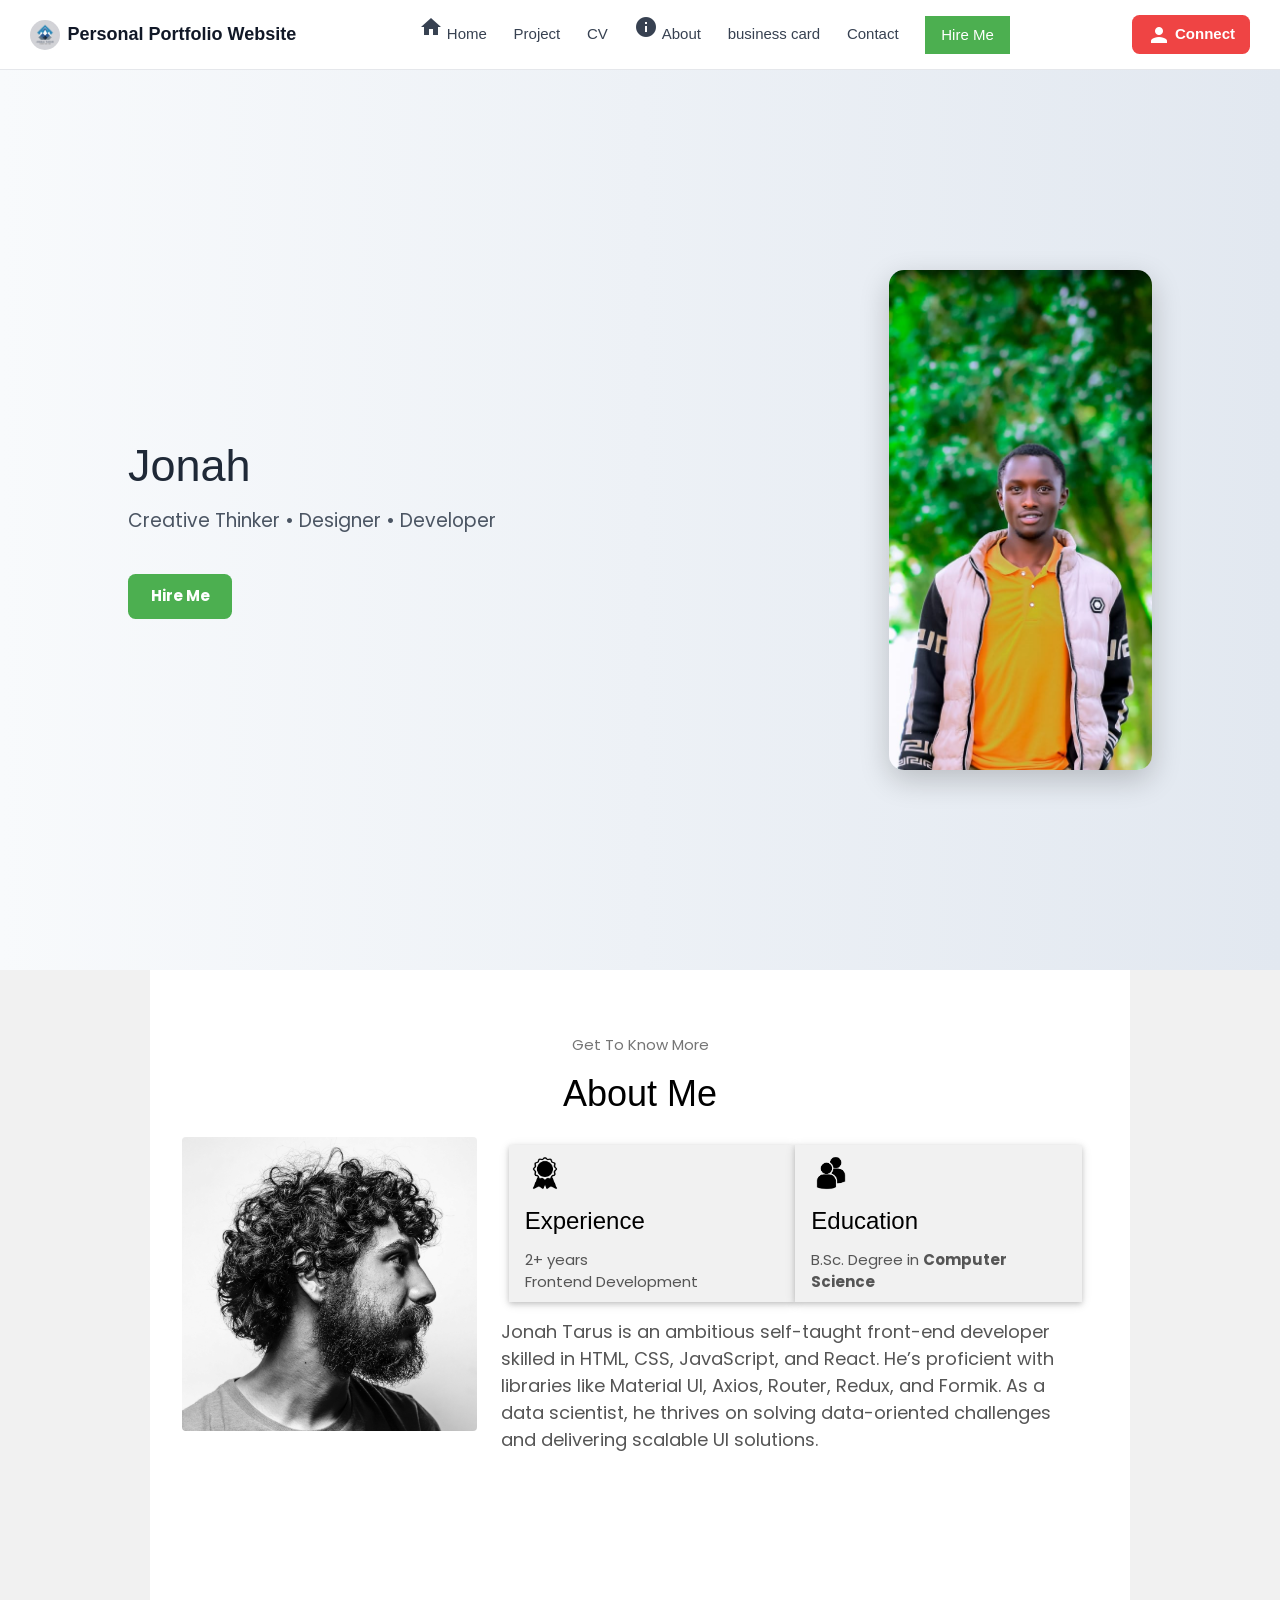
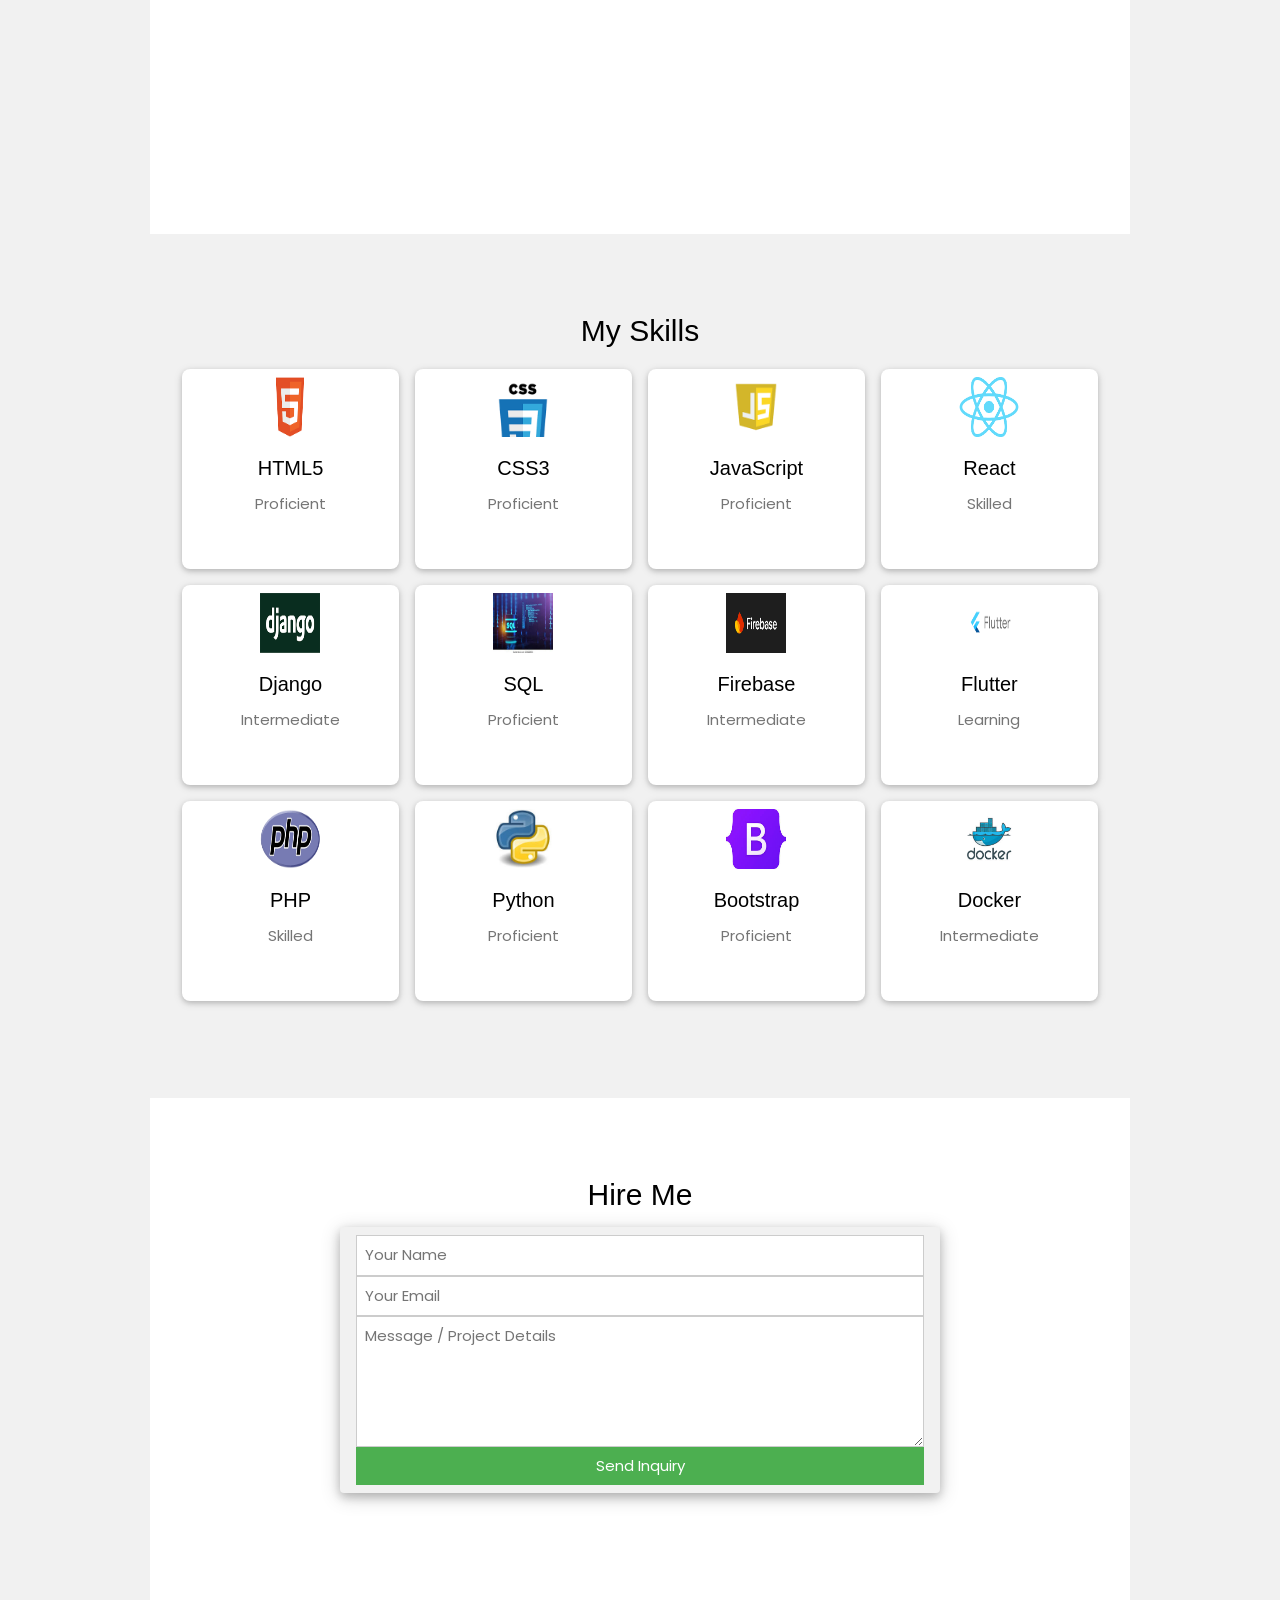
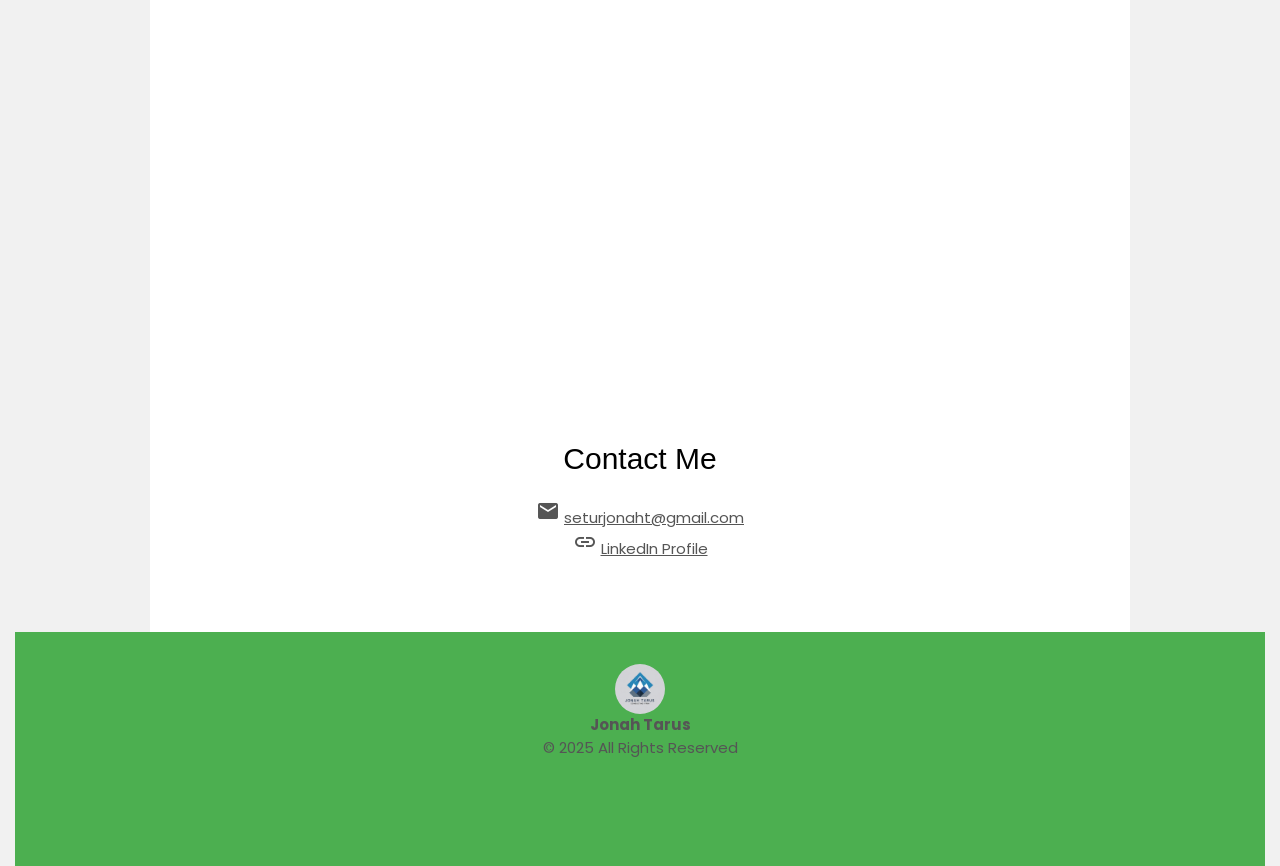
==== index.html @ 54b74d72 "Added new features and files" ====
<!-- START OF UPDATED HTML -->
<!DOCTYPE html>
<html lang="en">
<head>
  <meta charset="UTF-8" />
  <meta name="viewport" content="width=device-width, initial-scale=1.0"/>
  <title>Personal Portfolio</title>
  <link rel="stylesheet" href="w3.css" />
  <link rel="stylesheet" href="style.css" />
  <link rel="stylesheet" href="mediaqueries.css" />
  <link rel="stylesheet" href="https://fonts.googleapis.com/icon?family=Material+Icons" />
</head>
<body class="w3-light-grey">

<!-- Navigation Bar -->
<div id="Navigation" class="nav-bar">
  <a href="#" class="nav-logo">
    <img src="./assets/logo.png" alt="Logo" class="logo-img" />
    <span class="site-title">Personal Portfolio Website</span>
  </a>
  <nav class="nav-links">
    <a href="./index.html"><i class="material-icons">home</i> Home</a>
    <a href="./project.html">Project</a>
    <a href="./mycv.html">CV</a>
    <a href="./ABOUTUS.html"><i class="material-icons">info</i> About</a>
    <a href="./businesscard.html">business card</a>
    <a href="#contact">Contact</a>
    <a href="#hire-me" class="w3-button w3-green">Hire Me</a>
  </nav>
  <a href="#contact" class="login-btn">
    <i class="material-icons">person</i> Connect
  </a>
</div>

<!-- HERO SECTION -->
<header class="hero-container">
  <div class="hero-text">
    <h1>Jonah</h1>
    <p>Creative Thinker • Designer • Developer</p>
    <a href="#hire-me" class="cta-button w3-button w3-green w3-margin-top">Hire Me</a>
  </div>
  <div class="hero-image">
    <img src="./jonah.jpg" alt="Jonah Portrait" />
  </div>
</header>

<!-- ABOUT SECTION -->
<section class="w3-padding-64 w3-container w3-white" id="about">
  <div class="w3-center">
    <p class="w3-text-grey">Get To Know More</p>
    <h2 class="w3-xxlarge">About Me</h2>
  </div>
  <div class="w3-row-padding w3-margin-top">
    <div class="w3-third">
      <img src="./assets/about-pic.png" class="w3-image w3-round" alt="Profile picture" />
    </div>
    <div class="w3-twothird w3-padding">
      <div class="w3-row-padding w3-margin-bottom">
        <div class="w3-half w3-padding w3-card w3-light-grey">
          <img src="./assets/experience.png" class="w3-image w3-center" style="width:40px;" />
          <h3>Experience</h3>
          <p>2+ years<br />Frontend Development</p>
        </div>
        <div class="w3-half w3-padding w3-card w3-light-grey">
          <img src="./assets/education.png" class="w3-image w3-center" style="width:40px;" />
          <h3>Education</h3>
          <p>B.Sc. Degree in <b>Computer Science</b></p>
        </div>
      </div>
      <p class="w3-large">
        Jonah Tarus is an ambitious self-taught front-end developer skilled in HTML, CSS, JavaScript, and React. He’s proficient with libraries like Material UI, Axios, Router, Redux, and Formik. As a data scientist, he thrives on solving data-oriented challenges and delivering scalable UI solutions.
      </p>
    </div>
  </div>
</section>

<!-- SKILLS SECTION -->
<section class="w3-container w3-padding-64 w3-light-grey" id="skills">
  <h2 class="w3-center">My Skills</h2>
  <div class="w3-row-padding w3-margin-top w3-center">

    <!-- HTML5 -->
    <div class="w3-col l3 m4 s6 w3-margin-bottom">
      <div class="w3-card w3-white w3-round-large w3-padding w3-hover-shadow" style="min-height:200px;">
        <img src="./assets/html5.png" alt="HTML5" style="width:60px; height:60px;">
        <h4 class="w3-margin-top">HTML5</h4>
        <p class="w3-text-grey">Proficient</p>
      </div>
    </div>

    <!-- CSS3 -->
    <div class="w3-col l3 m4 s6 w3-margin-bottom">
      <div class="w3-card w3-white w3-round-large w3-padding w3-hover-shadow" style="min-height:200px;">
        <img src="./assets/css3.png" alt="CSS3" style="width:60px; height:60px;">
        <h4 class="w3-margin-top">CSS3</h4>
        <p class="w3-text-grey">Proficient</p>
      </div>
    </div>

    <!-- JavaScript -->
    <div class="w3-col l3 m4 s6 w3-margin-bottom">
      <div class="w3-card w3-white w3-round-large w3-padding w3-hover-shadow" style="min-height:200px;">
        <img src="./assets/javascript.png" alt="JavaScript" style="width:60px; height:60px;">
        <h4 class="w3-margin-top">JavaScript</h4>
        <p class="w3-text-grey">Proficient</p>
      </div>
    </div>

    <!-- React -->
    <div class="w3-col l3 m4 s6 w3-margin-bottom">
      <div class="w3-card w3-white w3-round-large w3-padding w3-hover-shadow" style="min-height:200px;">
        <img src="./assets/react.png" alt="React" style="width:60px; height:60px;">
        <h4 class="w3-margin-top">React</h4>
        <p class="w3-text-grey">Skilled</p>
      </div>
    </div>

    <!-- Django -->
    <div class="w3-col l3 m4 s6 w3-margin-bottom">
      <div class="w3-card w3-white w3-round-large w3-padding w3-hover-shadow" style="min-height:200px;">
        <img src="./assets/django.png" alt="Django" style="width:60px; height:60px;">
        <h4 class="w3-margin-top">Django</h4>
        <p class="w3-text-grey">Intermediate</p>
      </div>
    </div>

    <!-- SQL -->
    <div class="w3-col l3 m4 s6 w3-margin-bottom">
      <div class="w3-card w3-white w3-round-large w3-padding w3-hover-shadow" style="min-height:200px;">
        <img src="./assets/sql.jpg" alt="SQL" style="width:60px; height:60px;">
        <h4 class="w3-margin-top">SQL</h4>
        <p class="w3-text-grey">Proficient</p>
      </div>
    </div>

    <!-- Firebase -->
    <div class="w3-col l3 m4 s6 w3-margin-bottom">
      <div class="w3-card w3-white w3-round-large w3-padding w3-hover-shadow" style="min-height:200px;">
        <img src="./assets/firebase.png" alt="Firebase" style="width:60px; height:60px;">
        <h4 class="w3-margin-top">Firebase</h4>
        <p class="w3-text-grey">Intermediate</p>
      </div>
    </div>

    <!-- Flutter -->
    <div class="w3-col l3 m4 s6 w3-margin-bottom">
      <div class="w3-card w3-white w3-round-large w3-padding w3-hover-shadow" style="min-height:200px;">
        <img src="./assets/flutter.png" alt="Flutter" style="width:60px; height:60px;">
        <h4 class="w3-margin-top">Flutter</h4>
        <p class="w3-text-grey">Learning</p>
      </div>
    </div>

    <!-- PHP -->
    <div class="w3-col l3 m4 s6 w3-margin-bottom">
      <div class="w3-card w3-white w3-round-large w3-padding w3-hover-shadow" style="min-height:200px;">
        <img src="./assets/php.png" alt="PHP" style="width:60px; height:60px;">
        <h4 class="w3-margin-top">PHP</h4>
        <p class="w3-text-grey">Skilled</p>
      </div>
    </div>

    <!-- Python -->
    <div class="w3-col l3 m4 s6 w3-margin-bottom">
      <div class="w3-card w3-white w3-round-large w3-padding w3-hover-shadow" style="min-height:200px;">
        <img src="./assets/python.jpg" alt="Python" style="width:60px; height:60px;">
        <h4 class="w3-margin-top">Python</h4>
        <p class="w3-text-grey">Proficient</p>
      </div>
    </div>

    <!-- Bootstrap -->
    <div class="w3-col l3 m4 s6 w3-margin-bottom">
      <div class="w3-card w3-white w3-round-large w3-padding w3-hover-shadow" style="min-height:200px;">
        <img src="./assets/bootstrap.jpg" alt="Bootstrap" style="width:60px; height:60px;">
        <h4 class="w3-margin-top">Bootstrap</h4>
        <p class="w3-text-grey">Proficient</p>
      </div>
    </div>

    <!-- Docker -->
    <div class="w3-col l3 m4 s6 w3-margin-bottom">
      <div class="w3-card w3-white w3-round-large w3-padding w3-hover-shadow" style="min-height:200px;">
        <img src="./assets/docker.jpg" alt="Docker" style="width:60px; height:60px;">
        <h4 class="w3-margin-top">Docker</h4>
        <p class="w3-text-grey">Intermediate</p>
      </div>
    </div>

  </div>
</section>


<!-- HIRE ME SECTION -->
<section class="w3-container w3-padding-64 w3-white" id="hire-me">
  <h2 class="w3-center">Hire Me</h2>
  <div class="w3-content w3-card-4 w3-padding w3-round w3-light-grey" style="max-width:600px; margin:auto">
    <form action="mailto:seturjonaht@gmail.com" method="post" enctype="text/plain">
      <p><input class="w3-input w3-border" type="text" placeholder="Your Name" name="Name" required></p>
      <p><input class="w3-input w3-border" type="email" placeholder="Your Email" name="Email" required></p>
      <p><textarea class="w3-input w3-border" placeholder="Message / Project Details" name="Message" rows="5" required></textarea></p>
      <p><button class="w3-button w3-green w3-block" type="submit">Send Inquiry</button></p>
    </form>
  </div>
</section>

<!-- CONTACT SECTION -->
<section class="w3-container w3-padding-64 w3-white" id="contact">
  <h2 class="w3-center">Contact Me</h2>
  <div class="w3-center w3-padding">
    <p><i class="material-icons">email</i> <a href="mailto:seturjonaht@gmail.com">seturjonaht@gmail.com</a></p>
    <p><i class="material-icons">link</i> <a href="https://www.linkedin.com">LinkedIn Profile</a></p>
  </div>
</section>

<!-- FOOTER -->
<footer class="w3-container w3-green w3-padding-32 w3-center">
  <img src="./assets/logo.png" alt="Logo" class="w3-circle" style="height:50px;" />
  <p><b>Jonah Tarus</b></p>
  <p>&copy; 2025 All Rights Reserved</p>
</footer>

</body>
</html>
<!-- END OF UPDATED HTML -->
---- style.css ----
/* GENERAL */

@import url("https://fonts.googleapis.com/css2?family=Poppins:wght@300;400;500;600&display=swap");

* {
  margin: 0;
  padding: 0;
}

body {
  font-family: "Poppins", sans-serif;
}

html {
  scroll-behavior: smooth;
}

p {
  color: rgb(85, 85, 85);
}

.hero-container {
  display: flex;
  justify-content: space-between;
  align-items: center;
  padding: 4rem 10%;
  background: linear-gradient(to right, #f8fafc, #e2e8f0);
  height: 100vh;
  box-sizing: border-box;
}

.hero-text {
  max-width: 50%;
}

.hero-text h1 {
  font-size: 3rem;
  color: #1f2937;
  margin-bottom: 0.5rem;
}

.hero-text p {
  font-size: 1.25rem;
  color: #4b5563;
  margin-bottom: 1.5rem;
}

.cta-button {
  padding: 0.75rem 1.5rem;
  background-color: #ef4444;
  color: white;
  border: none;
  border-radius: 0.5rem;
  text-decoration: none;
  font-weight: bold;
  transition: background 0.3s ease;
}

.cta-button:hover {
  background-color: #dc2626;
}

.hero-image img {
  max-height: 500px;
  width: auto;
  border-radius: 1rem;
  box-shadow: 0 10px 30px rgba(0, 0, 0, 0.2);
}



/* TRANSITION */

a,
.btn {
  transition: all 300ms ease;
}

.nav-bar {
  display: flex;
  align-items: center;
  justify-content: space-between;
  padding: 1rem 2rem;
  background-color: #ffffff;
  border-bottom: 1px solid #e5e7eb;
  box-shadow: 0 2px 4px rgba(0, 0, 0, 0.05);
  font-family: 'Segoe UI', sans-serif;
}

.nav-logo {
  display: flex;
  align-items: center;
  text-decoration: none;
}

.logo-img {
  height: 30px;
  border-radius: 50%;
  margin-right: 0.5rem;
}

.site-title {
  font-size: 1.2rem;
  font-weight: bold;
  color: #111827;
}

.nav-links a {
  margin: 0 0.75rem;
  text-decoration: none;
  color: #374151;
  font-weight: 500;
  transition: color 0.2s;
}

.nav-links a:hover {
  color: #ef4444;
  border-bottom: 2px solid #ef4444;
}

.login-btn {
  background-color: #ef4444;
  color: white;
  padding: 0.5rem 1rem;
  border-radius: 0.5rem;
  text-decoration: none;
  font-weight: bold;
  display: flex;
  align-items: center;
  gap: 0.25rem;
  transition: background 0.3s;
}

.login-btn:hover {
  background-color: #dc2626;
}


/* HAMBURGER MENU */

#hamburger-nav {
  display: none;
}

.hamburger-menu {
  position: relative;
  display: inline-block;
}

.hamburger-icon {
  display: flex;
  flex-direction: column;
  justify-content: space-between;
  height: 24px;
  width: 30px;
  cursor: pointer;
}

.hamburger-icon span {
  width: 100%;
  height: 2px;
  background-color: black;
  transition: all 0.3 ease-in-out;
}

.menu-links {
  position: absolute;
  top: 100%;
  right: 0;
  background-color: white;
  width: fit-content;
  max-height: 0;
  overflow: hidden;
  transition: all 0.3 ease-in-out;
}

.menu-links a {
  display: block;
  padding: 10px;
  text-align: center;
  font-size: 1.5rem;
  color: black;
  text-decoration: none;
  transition: all 0.3 ease-in-out;
}

.menu-links li {
  list-style: none;
}

.menu-links.open {
  max-height: 300px;
}

.hamburger-icon.open span:first-child {
  transform: rotate(45deg) translate(10px, 5px);
}

.hamburger-icon.open span:nth-child(2) {
  opacity: 0;
}

.hamburger-icon.open span:last-child {
  transform: rotate(-45deg) translate(10px, -5px);
}

.hamburger-icon span:first-child {
  transform: none;
}

.hamburger-icon span:first-child {
  opacity: 1;
}

.hamburger-icon span:first-child {
  transform: none;
}

/* SECTIONS */

section {
  padding-top: 4vh;
  height: 96vh;
  margin: 0 10rem;
  box-sizing: border-box;
  min-height: fit-content;
}

.section-container {
  display: flex;
}

/* PROFILE SECTION */

#profile {
  display: flex;
  justify-content: center;
  gap: 5rem;
  height: 80vh;
}

.section__pic-container {
  display: flex;
  height: 400px;
  width: 400px;
  margin: auto 0;
}

.section__text {
  align-self: center;
  text-align: center;
}

.section__text p {
  font-weight: 600;
}

.section__text__p1 {
  text-align: center;
}

.section__text__p2 {
  font-size: 1.75rem;
  margin-bottom: 1rem;
}

.title {
  font-size: 3rem;
  text-align: center;
}

#socials-container {
  display: flex;
  justify-content: center;
  margin-top: 1rem;
  gap: 1rem;
}

/* ICONS */

.icon {
  cursor: pointer;
  height: 2rem;
}

/* BUTTONS */

.btn-container {
  display: flex;
  justify-content: center;
  gap: 1rem;
}

.btn {
  font-weight: 600;
  transition: all 300ms ease;
  padding: 1rem;
  width: 8rem;
  border-radius: 2rem;
}

.btn-color-1,
.btn-color-2 {
  border: rgb(53, 53, 53) 0.1rem solid;
}

.btn-color-1:hover,
.btn-color-2:hover {
  cursor: pointer;
}

.btn-color-1,
.btn-color-2:hover {
  background: rgb(53, 53, 53);
  color: white;
}

.btn-color-1:hover {
  background: rgb(0, 0, 0);
}

.btn-color-2 {
  background: none;
}

.btn-color-2:hover {
  border: rgb(255, 255, 255) 0.1rem solid;
}

.btn-container {
  gap: 1rem;
}

/* ABOUT SECTION */

#about {
  position: relative;
}

.about-containers {
  gap: 2rem;
  margin-bottom: 2rem;
  margin-top: 2rem;
}

.about-details-container {
  justify-content: center;
  flex-direction: column;
}

.about-containers,
.about-details-container {
  display: flex;
}

.about-pic {
  border-radius: 2rem;
}

.arrow {
  position: absolute;
  right: -5rem;
  bottom: 2.5rem;
}

.details-container {
  padding: 1.5rem;
  flex: 1;
  background: white;
  border-radius: 2rem;
  border: rgb(53, 53, 53) 0.1rem solid;
  border-color: rgb(163, 163, 163);
  text-align: center;
}

.section-container {
  gap: 4rem;
  height: 80%;
}

.section__pic-container {
  height: 400px;
  width: 400px;
  margin: auto 0;
}

/* EXPERIENCE SECTION */

#experience {
  position: relative;
}

.experience-sub-title {
  color: rgb(85, 85, 85);
  font-weight: 600;
  font-size: 1.75rem;
  margin-bottom: 2rem;
}

.experience-details-container {
  display: flex;
  justify-content: center;
  flex-direction: column;
}

.article-container {
  display: flex;
  text-align: initial;
  flex-wrap: wrap;
  flex-direction: row;
  gap: 2.5rem;
  justify-content: space-around;
}

article {
  display: flex;
  width: 10rem;
  justify-content: space-around;
  gap: 0.5rem;
}

article .icon {
  cursor: default;
}

/* PROJECTS SECTION */

#projects {
  position: relative;
}

.color-container {
  border-color: rgb(163, 163, 163);
  background: rgb(250, 250, 250);
}

.project-img {
  border-radius: 2rem;
  width: 90%;
  height: 90%;
}

.project-title {
  margin: 1rem;
  color: black;
}

.project-btn {
  color: black;
  border-color: rgb(163, 163, 163);
}

/* CONTACT */

#contact {
  display: flex;
  justify-content: center;
  flex-direction: column;
  height: 70vh;
}

.contact-info-upper-container {
  display: flex;
  justify-content: center;
  border-radius: 2rem;
  border: rgb(53, 53, 53) 0.1rem solid;
  border-color: rgb(163, 163, 163);
  background: (250, 250, 250);
  margin: 2rem auto;
  padding: 0.5rem;
}

.contact-info-container {
  display: flex;
  align-items: center;
  justify-content: center;
  gap: 0.5rem;
  margin: 1rem;
}

.contact-info-container p {
  font-size: larger;
}

.contact-icon {
  cursor: default;
}

.email-icon {
  height: 2.5rem;
}

/* FOOTER SECTION */

footer {
  height: 26vh;
  margin: 0 1rem;
}

footer p {
  text-align: center;
}
---- mediaqueries.css ----
@media screen and (max-width: 1400px) {
  #profile {
    height: 83vh;
    margin-bottom: 6rem;
  }
  .about-containers {
    flex-wrap: wrap;
  }
  #contact,
  #projects {
    height: fit-content;
  }
}

@media screen and (max-width: 1200px) {
  #desktop-nav {
    display: none;
  }
  #hamburger-nav {
    display: flex;
  }
  #experience,
  .experience-details-container {
    margin-top: 2rem;
  }
  #profile,
  .section-container {
    display: block;
  }
  .arrow {
    display: none;
  }
  section,
  .section-container {
    height: fit-content;
  }
  section {
    margin: 0 5%;
  }
  .section__pic-container {
    width: 275px;
    height: 275px;
    margin: 0 auto 2rem;
  }
  .about-containers {
    margin-top: 0;
  }
}

@media screen and (max-width: 600px) {
  #contact,
  footer {
    height: 40vh;
  }
  #profile {
    height: 83vh;
    margin-bottom: 0;
  }
  article {
    font-size: 1rem;
  }
  footer nav {
    height: fit-content;
    margin-bottom: 2rem;
  }
  .about-containers,
  .contact-info-upper-container,
  .btn-container {
    flex-wrap: wrap;
  }
  .contact-info-container {
    margin: 0;
  }
  .contact-info-container p,
  .nav-links li a {
    font-size: 1rem;
  }
  .experience-sub-title {
    font-size: 1.25rem;
  }
  .logo {
    font-size: 1.5rem;
  }
  .nav-links {
    flex-direction: column;
    gap: 0.5rem;
    text-align: center;
  }
  .section__pic-container {
    width: auto;
    height: 46vw;
    justify-content: center;
  }
  .section__text__p2 {
    font-size: 1.25rem;
  }
  .title {
    font-size: 2rem;
  }
  .text-container {
    text-align: justify;
  }
}
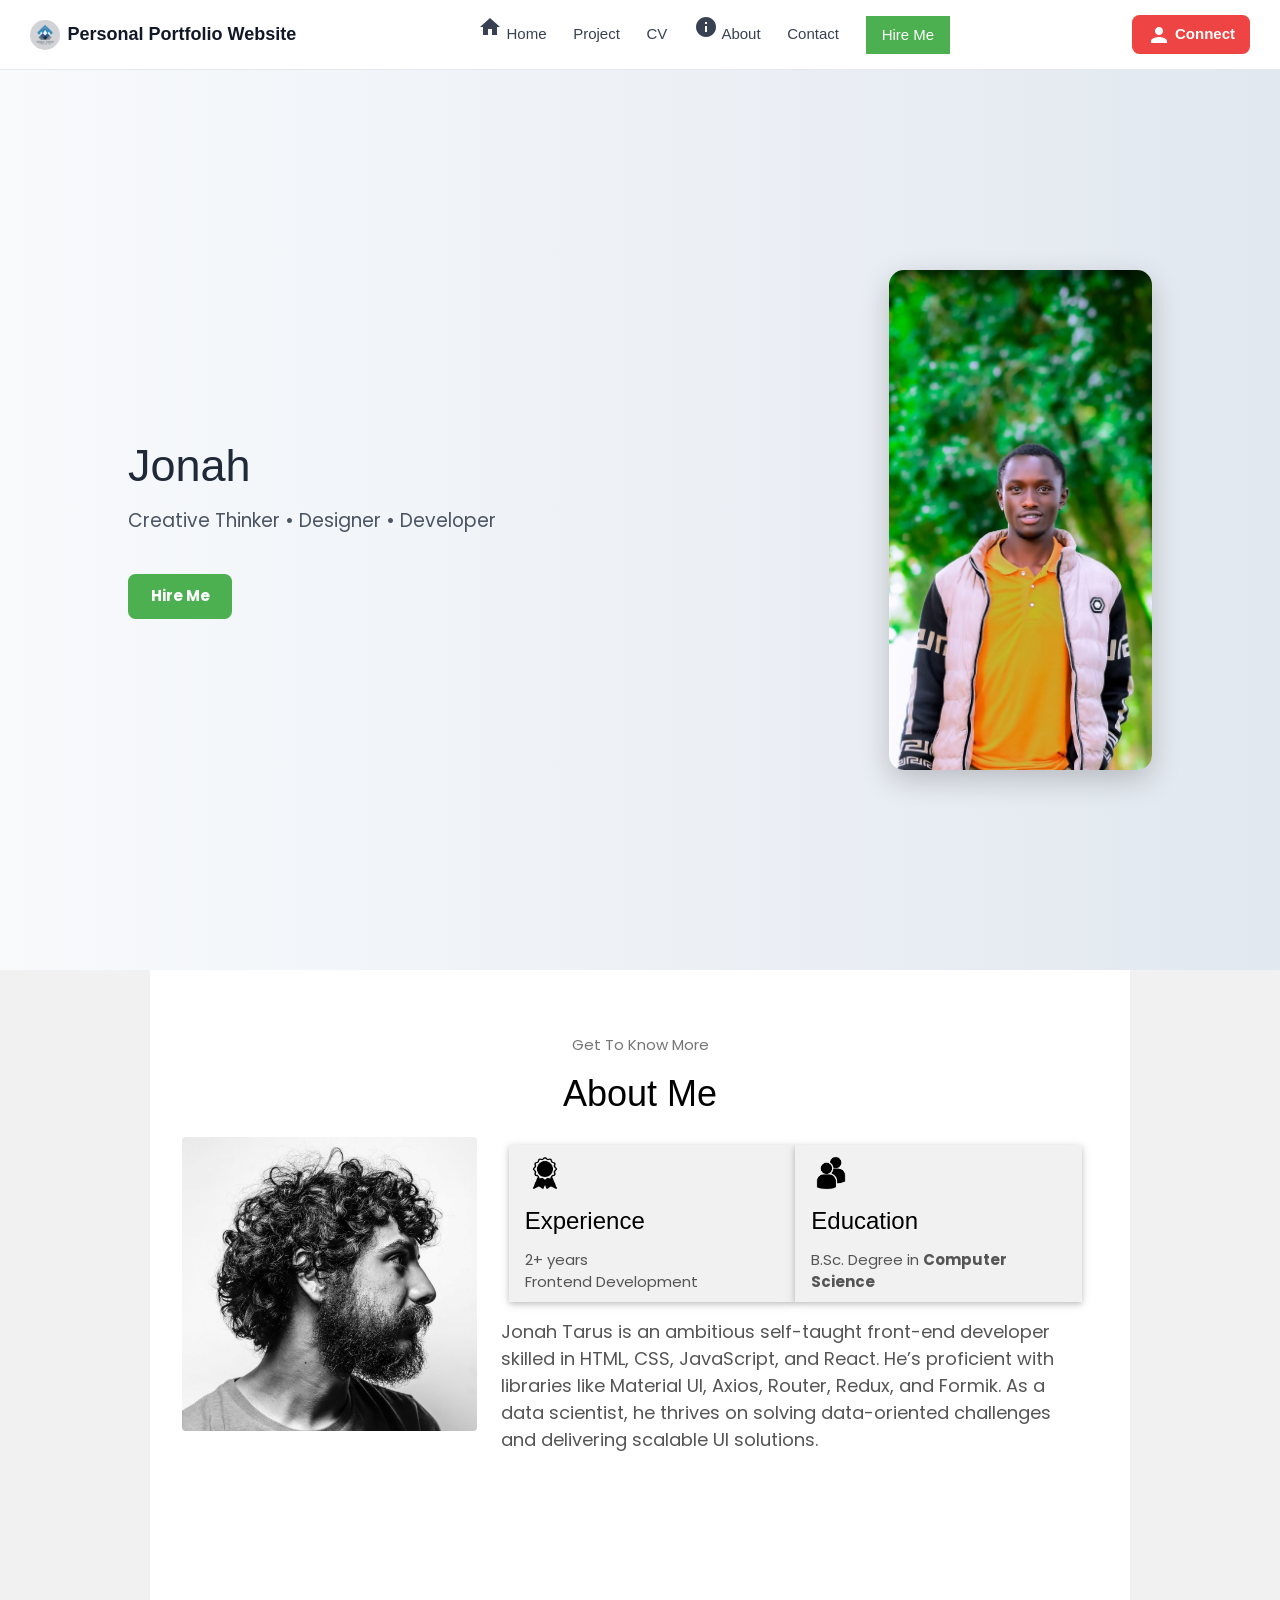
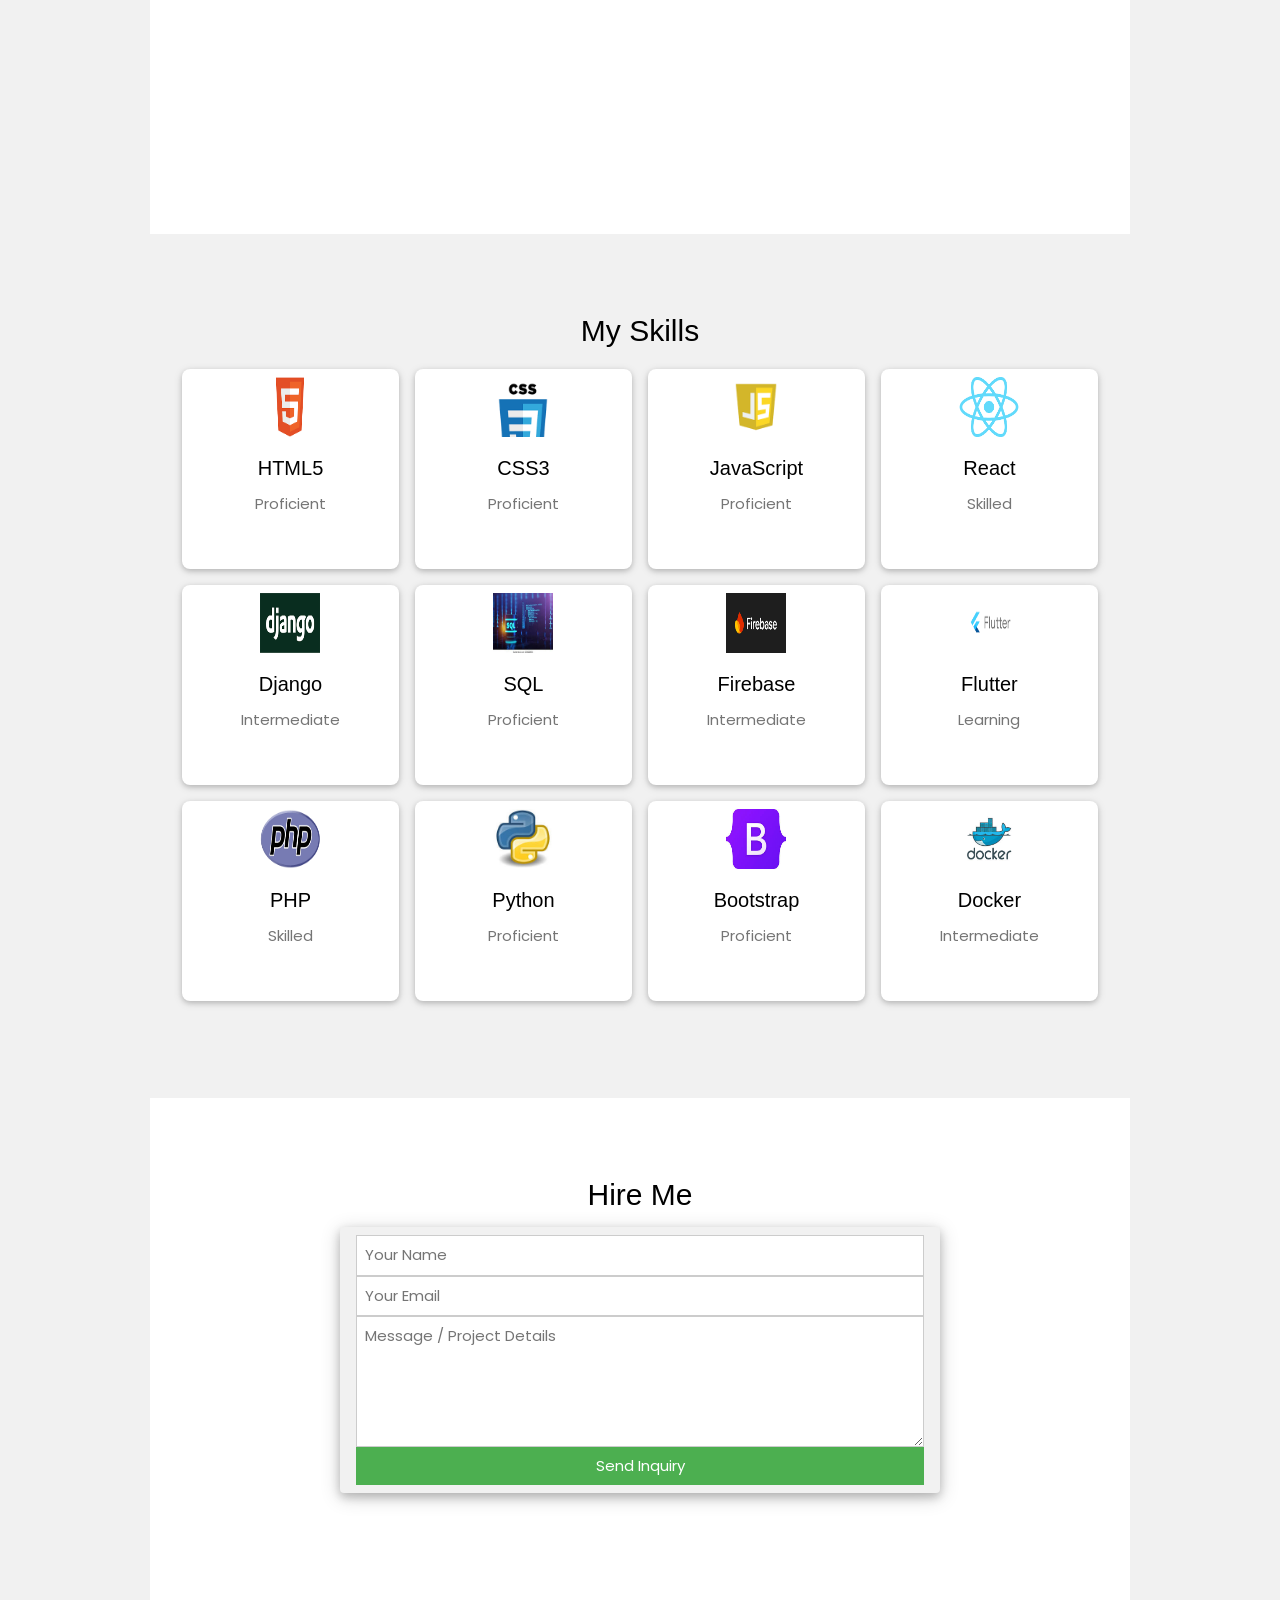
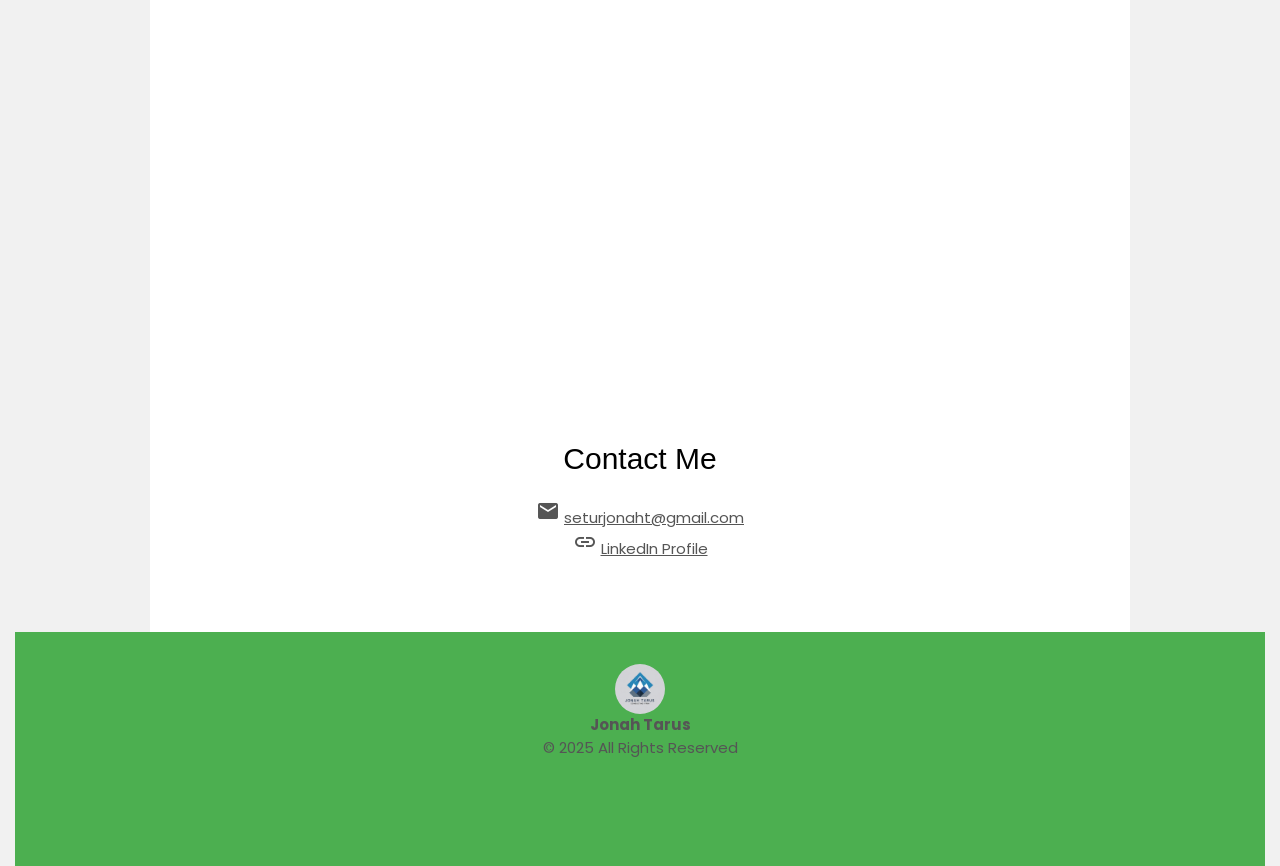
==== commit bc260cc0: "Update index.html" ====
--- a/index.html
+++ b/index.html
@@ -23,7 +23,6 @@
     <a href="./project.html">Project</a>
     <a href="./mycv.html">CV</a>
     <a href="./ABOUTUS.html"><i class="material-icons">info</i> About</a>
-    <a href="./businesscard.html">business card</a>
     <a href="#contact">Contact</a>
     <a href="#hire-me" class="w3-button w3-green">Hire Me</a>
   </nav>
